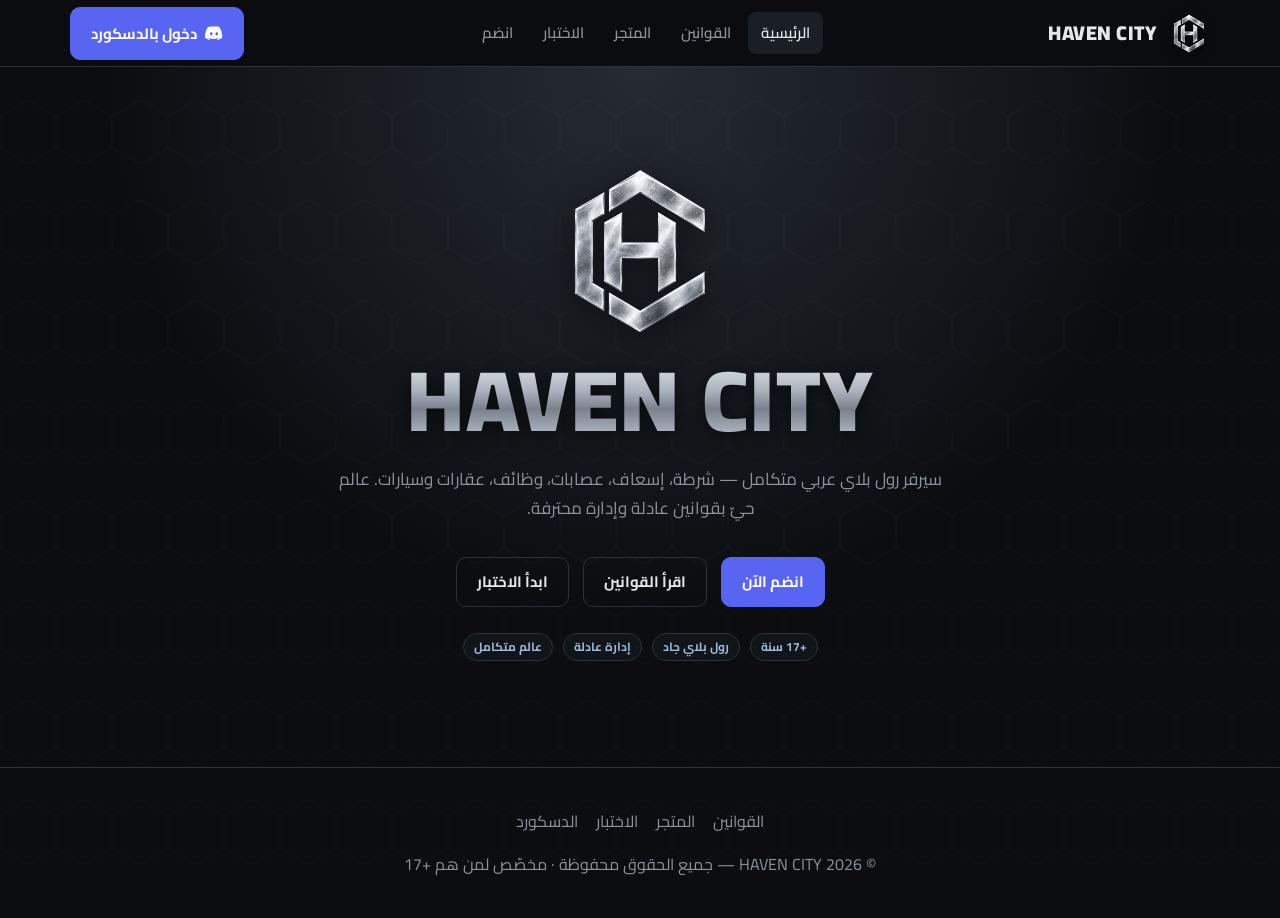
==== index.html @ 37c10f9d "Check quiz role on Discord (admin reset)" ====
<!DOCTYPE html>
<html lang="ar" dir="rtl">
<head>
<meta charset="UTF-8">
<meta name="viewport" content="width=device-width, initial-scale=1.0">
<title>HAVEN CITY — سيرفر هيفن</title>
<link rel="preconnect" href="https://fonts.googleapis.com">
<link rel="preconnect" href="https://fonts.gstatic.com" crossorigin>
<link href="https://fonts.googleapis.com/css2?family=Cairo:wght@400;600;700;900&display=swap" rel="stylesheet">
<link rel="stylesheet" href="style.css?v=8">
<link rel="icon" href="logo.png">
</head>
<body>
<div class="hexbg"></div>
<header><div class="wrap nav">
  <a href="index.html" class="brand"><img src="logo.png" alt="Haven City">HAVEN CITY</a>
  <nav class="navlinks" id="navlinks">
    <a href="index.html" class="active">الرئيسية</a>
    <a href="rules.html">القوانين</a>
    <a href="store.html">المتجر</a>
    <a href="test.html">الاختبار</a>
    <a href="join.html">انضم</a>
  </nav>
  <div class="navauth">
    <div class="userchip" id="userchip"><img id="uavatar" src="" alt=""><span id="uname"></span></div>
    <button class="btn primary" id="loginBtn"><svg width="18" height="18" viewBox="0 0 24 24" fill="currentColor"><path d="M20.3 4.4A19.8 19.8 0 0 0 15.4 3l-.3.5a14 14 0 0 1 4.3 1.4C16.9 3.7 13.6 3.4 12 3.4s-4.9.3-7.4 1.5A14 14 0 0 1 9 3.5L8.6 3A19.8 19.8 0 0 0 3.7 4.4 20.5 20.5 0 0 0 .1 18.3a19.9 19.9 0 0 0 6 3l.8-1.3a13 13 0 0 1-2-1l.5-.4a14.2 14.2 0 0 0 12.2 0l.5.4a13 13 0 0 1-2 1l.8 1.3a19.9 19.9 0 0 0 6-3 20.5 20.5 0 0 0-3.6-13.9ZM8.3 15c-1 0-1.8-.9-1.8-2s.8-2 1.8-2 1.8.9 1.8 2-.8 2-1.8 2Zm7.4 0c-1 0-1.8-.9-1.8-2s.8-2 1.8-2 1.8.9 1.8 2-.8 2-1.8 2Z"/></svg>دخول بالدسكورد</button>
    <button class="menubtn" id="menubtn">☰</button>
  </div>
</div></header>

<main>
<section class="hero">
  <div class="wrap">
    <img class="herologo" src="logo.png" alt="Haven City">
    <h1>HAVEN CITY</h1>
    <p class="lead">سيرفر رول بلاي عربي متكامل — شرطة، إسعاف، عصابات، وظائف، عقارات وسيارات. عالم حيّ بقوانين عادلة وإدارة محترفة.</p>
    <div class="cta">
      <a class="btn primary" href="join.html">انضم الآن</a>
      <a class="btn ghost" href="rules.html">اقرأ القوانين</a>
      <a class="btn ghost" href="test.html">ابدأ الاختبار</a>
    </div>
    <div class="badges">
      <span class="tag">+17 سنة</span>
      <span class="tag">رول بلاي جاد</span>
      <span class="tag">إدارة عادلة</span>
      <span class="tag">عالم متكامل</span>
    </div>
  </div>
</section>
</main>

<footer><div class="wrap">
  <div class="fl"><a href="rules.html">القوانين</a><a href="store.html">المتجر</a><a href="test.html">الاختبار</a><a href="#" data-discord target="_blank" rel="noopener">الدسكورد</a></div>
  <div>© <span id="yr"></span> HAVEN CITY — جميع الحقوق محفوظة · مخصّص لمن هم +17</div>
</div></footer>
<script src="app.js?v=8"></script>
</body>
</html>
---- style.css ----
:root{
  --ink:#0b0d10; --panel:#12161a; --panel2:#1a1f25; --line:#2b3239;
  --text:#e4e8ec; --muted:#8b939c; --accent:#9fb8d6; --accent2:#c9d6e6;
  --red:#e0362c; --ok:#3fb27f; --warn:#d9a441;
  --metal:linear-gradient(180deg,#e9edf2 0%,#aab3bd 40%,#79828c 60%,#c3ccd6 100%);
}
*{box-sizing:border-box;margin:0;padding:0}
html{scroll-behavior:smooth}
body{font-family:'Cairo','Segoe UI',Tahoma,sans-serif;background:var(--ink);color:var(--text);line-height:1.7;overflow-x:hidden;min-height:100vh;display:flex;flex-direction:column}
.hexbg{position:fixed;inset:0;z-index:0;opacity:.05;pointer-events:none;
  background-image:url("data:image/svg+xml,%3Csvg xmlns='http://www.w3.org/2000/svg' width='56' height='100' viewBox='0 0 56 100'%3E%3Cpath d='M28 0l28 16v32L28 64 0 48V16z' fill='none' stroke='%239fb8d6' stroke-width='1'/%3E%3C/svg%3E");}
a{color:inherit;text-decoration:none}
.wrap{max-width:1180px;margin:0 auto;padding:0 20px;position:relative;z-index:1;width:100%}
main{flex:1 0 auto}
.btn{display:inline-flex;align-items:center;gap:8px;border:1px solid var(--line);background:var(--panel2);color:var(--text);padding:11px 20px;border-radius:10px;cursor:pointer;font-family:inherit;font-weight:700;font-size:15px;transition:.2s;white-space:nowrap}
.btn:hover{border-color:var(--accent);background:#20262d}
.btn.primary{background:#5865F2;border-color:#5865F2;color:#fff}
.btn.primary:hover{background:#4a56d6}
.btn.ghost{background:transparent}
.btn.red{background:var(--red);border-color:var(--red);color:#fff}
.btn.red:hover{filter:brightness(1.1)}
.tag{display:inline-block;font-size:12px;font-weight:700;padding:3px 10px;border-radius:999px;border:1px solid var(--line);color:var(--accent);background:#10151a}

header{position:sticky;top:0;z-index:50;background:rgba(11,13,16,.92);border-bottom:1px solid var(--line);backdrop-filter:none}
.nav{display:flex;align-items:center;justify-content:space-between;height:66px;gap:16px}
.brand{display:flex;align-items:center;gap:12px;font-weight:900;font-size:20px;letter-spacing:.5px}
.brand img{width:42px;height:42px;object-fit:contain;filter:drop-shadow(0 2px 6px rgba(0,0,0,.6))}
.navlinks{display:flex;gap:4px;align-items:center}
.navlinks a{padding:8px 13px;border-radius:8px;color:var(--muted);font-weight:600;font-size:15px;transition:.2s}
.navlinks a:hover{color:var(--text);background:var(--panel2)}
.navlinks a.active{color:var(--text);background:var(--panel2)}
.navauth{display:flex;align-items:center;gap:10px}
.userchip{display:none;align-items:center;gap:9px;background:var(--panel2);border:1px solid var(--line);padding:5px 12px 5px 6px;border-radius:999px;font-weight:700;font-size:14px;cursor:pointer}
.userchip img{width:30px;height:30px;border-radius:50%}
.menubtn{display:none;background:none;border:1px solid var(--line);color:var(--text);padding:8px 11px;border-radius:8px;cursor:pointer;font-size:16px}

.hero{position:relative;padding:92px 0 76px;text-align:center;overflow:hidden}
.hero:before{content:"";position:absolute;inset:0;background:radial-gradient(circle at 50% 0,rgba(159,184,214,.18),transparent 60%)}
.herologo{width:clamp(120px,22vw,180px);height:auto;margin:0 auto 16px;display:block;filter:drop-shadow(0 6px 18px rgba(0,0,0,.6))}
.hero h1{font-size:clamp(42px,8vw,86px);font-weight:900;letter-spacing:2px;line-height:1.05;background:var(--metal);-webkit-background-clip:text;background-clip:text;color:transparent;filter:drop-shadow(0 2px 10px rgba(0,0,0,.6))}
.hero p.lead{color:var(--muted);max-width:620px;margin:20px auto 0;font-size:17px}
.hero .cta{display:flex;gap:14px;justify-content:center;flex-wrap:wrap;margin-top:34px}
.badges{display:flex;gap:10px;justify-content:center;flex-wrap:wrap;margin-top:26px}

.page{padding:54px 0 70px}
.phead{text-align:center;margin-bottom:40px}
.phead .k{color:var(--accent);font-weight:700;letter-spacing:3px;font-size:13px}
.phead h1,.phead h2{font-size:clamp(28px,5vw,42px);font-weight:900;margin-top:6px}
.phead p{color:var(--muted);margin-top:10px;max-width:640px;margin-inline:auto}

.notice{background:#141a16;border:1px solid #244a33;color:#bfe6cf;border-radius:12px;padding:14px 18px;margin:0 auto 26px;max-width:860px;font-size:14px;text-align:center}

.rulegrid{display:flex;flex-direction:column;gap:12px;max-width:900px;margin:0 auto}
.rule{background:var(--panel);border:1px solid var(--line);border-radius:14px;overflow:hidden}
.rule summary{list-style:none;cursor:pointer;padding:16px 18px;display:flex;align-items:center;gap:12px;font-weight:700;font-size:16px;user-select:none}
.rule summary::-webkit-details-marker{display:none}
.rule summary .num{width:30px;height:30px;flex:0 0 auto;border-radius:8px;background:var(--panel2);border:1px solid var(--line);display:grid;place-items:center;color:var(--accent);font-size:13px}
.rule summary .chev{margin-inline-start:auto;color:var(--muted);transition:.2s}
.rule[open] summary .chev{transform:rotate(180deg)}
.rule .body{padding:4px 18px 18px;border-top:1px solid var(--line);color:#cdd4db}
.rule .body ul{margin:10px 18px 0;display:flex;flex-direction:column;gap:7px}
.rule .body li{font-size:14.5px}
.rule .body li::marker{color:var(--accent)}

.comingsoon{max-width:620px;margin:10px auto;text-align:center;background:var(--panel);border:1px solid var(--line);border-radius:20px;padding:54px 30px}
.comingsoon .big{font-size:60px;margin-bottom:10px}
.comingsoon h2{font-size:30px;font-weight:900;margin-bottom:10px}
.comingsoon p{color:var(--muted);max-width:420px;margin:0 auto 22px}

.quizbox{max-width:760px;margin:0 auto;background:var(--panel);border:1px solid var(--line);border-radius:18px;padding:28px}
.qprog{height:7px;background:var(--panel2);border-radius:999px;overflow:hidden;margin-bottom:22px}
.qprog>span{display:block;height:100%;background:var(--accent);width:0;transition:.3s}
.qnum{color:var(--accent);font-weight:700;font-size:13px;letter-spacing:2px}
.qtext{font-size:20px;font-weight:800;margin:8px 0 20px}
.opts{display:flex;flex-direction:column;gap:10px}
.opt{text-align:start;padding:14px 16px;border-radius:12px;border:1px solid var(--line);background:var(--panel2);cursor:pointer;font-family:inherit;font-size:15.5px;font-weight:600;color:var(--text);transition:.15s;display:flex;gap:10px;align-items:center}
.opt:hover{border-color:var(--accent)}
.opt.sel{border-color:var(--accent);background:#20303f}
.opt .mk{width:24px;height:24px;flex:0 0 auto;border:1px solid var(--line);border-radius:50%;display:grid;place-items:center;font-size:13px}
.qfoot{display:flex;justify-content:space-between;align-items:center;margin-top:22px;gap:12px;flex-wrap:wrap}
.result{text-align:center}
.scorebar{width:170px;height:170px;margin:10px auto;border-radius:50%;display:grid;place-items:center;background:conic-gradient(var(--accent) var(--p,0%),var(--panel2) 0)}
.scorebar .in{width:138px;height:138px;border-radius:50%;background:var(--panel);display:grid;place-items:center}
.result .big{font-size:52px;font-weight:900;line-height:1}

.gate{max-width:560px;margin:0 auto;text-align:center;background:var(--panel);border:1px solid var(--line);border-radius:18px;padding:44px 28px}
.gate .big{font-size:52px;margin-bottom:8px}

footer{flex-shrink:0;border-top:1px solid var(--line);padding:40px 0;margin-top:30px;text-align:center;color:var(--muted);position:relative;z-index:1}
footer .fl{display:flex;gap:18px;justify-content:center;flex-wrap:wrap;margin-bottom:16px}
footer a:hover{color:var(--accent)}

@media(max-width:820px){
  .navlinks{display:none;position:absolute;top:66px;inset-inline:0;background:var(--ink);flex-direction:column;border-bottom:1px solid var(--line);padding:10px}
  .navlinks.open{display:flex}
  .navlinks a{padding:12px}
  .menubtn{display:block}
}
/* whitelist form */
.fwrap{display:flex;flex-direction:column;gap:8px;margin:18px 0 6px}
.flabel{font-size:13.5px;color:var(--muted);font-weight:700;margin-top:6px}
.finput{width:100%;background:var(--panel2);border:1px solid var(--line);border-radius:10px;color:inherit;font:inherit;font-size:15px;padding:12px 14px;outline:none;transition:border-color .15s}
.finput:focus{border-color:var(--accent)}
.farea{min-height:170px;resize:vertical;line-height:1.7}
input[type=date].finput{color-scheme:dark}
.fcount{font-size:12px;text-align:left;direction:ltr}
.fage{font-size:18px;font-weight:800;padding:6px 2px}
.ferr{color:var(--warn);font-size:13.5px;min-height:20px;margin:4px 0}
.btn[disabled]{opacity:.4;pointer-events:none}
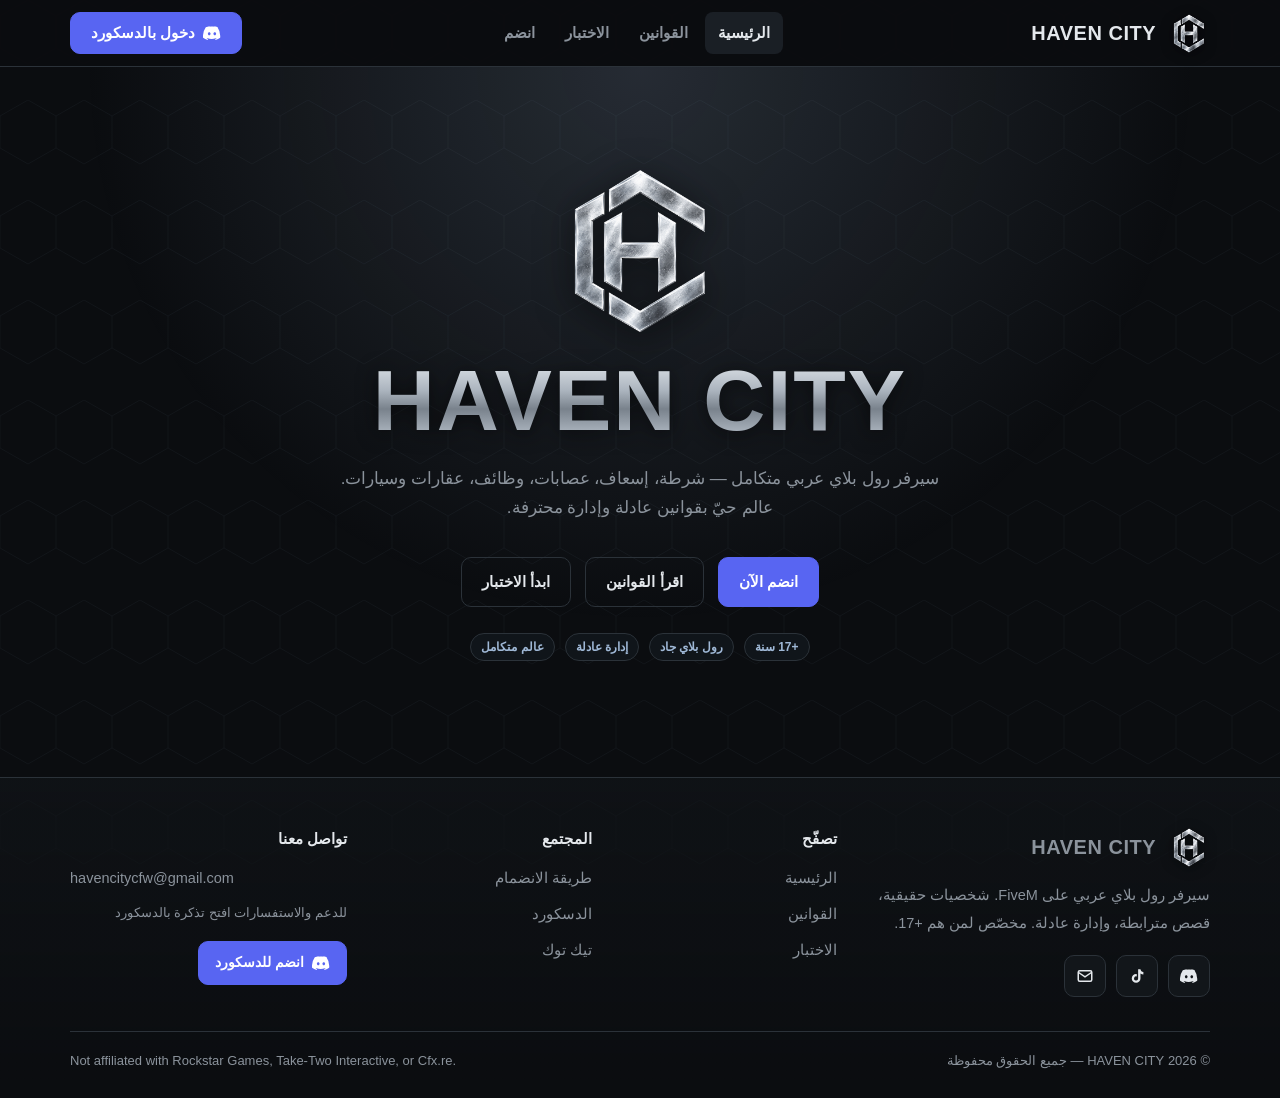
==== commit 9bbdc510: "v12: security hardening, role gates, store prices, new footer" ====
--- a/index.html
+++ b/index.html
@@ -3,28 +3,25 @@
 <head>
 <meta charset="UTF-8">
 <meta name="viewport" content="width=device-width, initial-scale=1.0">
+<meta http-equiv="Content-Security-Policy" content="default-src 'self'; script-src 'self'; style-src 'self' 'unsafe-inline' https://fonts.googleapis.com; font-src https://fonts.gstatic.com; img-src 'self' data: https://cdn.discordapp.com; connect-src https://discord.com; frame-src 'none'; object-src 'none'; base-uri 'none'; form-action 'none'; upgrade-insecure-requests">
+<meta name="referrer" content="strict-origin-when-cross-origin">
+<meta name="description" content="هيفن سيتي — سيرفر رول بلاي عربي على FiveM. +17">
 <title>HAVEN CITY — سيرفر هيفن</title>
 <link rel="preconnect" href="https://fonts.googleapis.com">
 <link rel="preconnect" href="https://fonts.gstatic.com" crossorigin>
 <link href="https://fonts.googleapis.com/css2?family=Cairo:wght@400;600;700;900&display=swap" rel="stylesheet">
-<link rel="stylesheet" href="style.css?v=8">
+<link rel="stylesheet" href="style.css?v=12">
 <link rel="icon" href="logo.png">
 </head>
 <body>
 <div class="hexbg"></div>
 <header><div class="wrap nav">
   <a href="index.html" class="brand"><img src="logo.png" alt="Haven City">HAVEN CITY</a>
-  <nav class="navlinks" id="navlinks">
-    <a href="index.html" class="active">الرئيسية</a>
-    <a href="rules.html">القوانين</a>
-    <a href="store.html">المتجر</a>
-    <a href="test.html">الاختبار</a>
-    <a href="join.html">انضم</a>
-  </nav>
+  <nav class="navlinks" id="navlinks"><a href="index.html" class="active">الرئيسية</a><a href="rules.html">القوانين</a><a href="store.html" data-show="active">المتجر</a><a href="test.html" data-hide="active">الاختبار</a><a href="join.html" data-hide="active">انضم</a></nav>
   <div class="navauth">
-    <div class="userchip" id="userchip"><img id="uavatar" src="" alt=""><span id="uname"></span></div>
-    <button class="btn primary" id="loginBtn"><svg width="18" height="18" viewBox="0 0 24 24" fill="currentColor"><path d="M20.3 4.4A19.8 19.8 0 0 0 15.4 3l-.3.5a14 14 0 0 1 4.3 1.4C16.9 3.7 13.6 3.4 12 3.4s-4.9.3-7.4 1.5A14 14 0 0 1 9 3.5L8.6 3A19.8 19.8 0 0 0 3.7 4.4 20.5 20.5 0 0 0 .1 18.3a19.9 19.9 0 0 0 6 3l.8-1.3a13 13 0 0 1-2-1l.5-.4a14.2 14.2 0 0 0 12.2 0l.5.4a13 13 0 0 1-2 1l.8 1.3a19.9 19.9 0 0 0 6-3 20.5 20.5 0 0 0-3.6-13.9ZM8.3 15c-1 0-1.8-.9-1.8-2s.8-2 1.8-2 1.8.9 1.8 2-.8 2-1.8 2Zm7.4 0c-1 0-1.8-.9-1.8-2s.8-2 1.8-2 1.8.9 1.8 2-.8 2-1.8 2Z"/></svg>دخول بالدسكورد</button>
-    <button class="menubtn" id="menubtn">☰</button>
+    <button type="button" class="userchip" id="userchip" title="تسجيل الخروج"><img id="uavatar" src="data:," alt=""><span id="uname"></span></button>
+    <button type="button" class="btn primary" id="loginBtn" data-act="login"><svg width="18" height="18" viewBox="0 0 24 24" fill="currentColor" aria-hidden="true"><path d="M20.3 4.4A19.8 19.8 0 0 0 15.4 3l-.3.5a14 14 0 0 1 4.3 1.4C16.9 3.7 13.6 3.4 12 3.4s-4.9.3-7.4 1.5A14 14 0 0 1 9 3.5L8.6 3A19.8 19.8 0 0 0 3.7 4.4 20.5 20.5 0 0 0 .1 18.3a19.9 19.9 0 0 0 6 3l.8-1.3a13 13 0 0 1-2-1l.5-.4a14.2 14.2 0 0 0 12.2 0l.5.4a13 13 0 0 1-2 1l.8 1.3a19.9 19.9 0 0 0 6-3 20.5 20.5 0 0 0-3.6-13.9ZM8.3 15c-1 0-1.8-.9-1.8-2s.8-2 1.8-2 1.8.9 1.8 2-.8 2-1.8 2Zm7.4 0c-1 0-1.8-.9-1.8-2s.8-2 1.8-2 1.8.9 1.8 2-.8 2-1.8 2Z"/></svg>دخول بالدسكورد</button>
+    <button type="button" class="menubtn" id="menubtn" aria-label="القائمة">☰</button>
   </div>
 </div></header>
 
@@ -35,24 +32,34 @@
     <h1>HAVEN CITY</h1>
     <p class="lead">سيرفر رول بلاي عربي متكامل — شرطة، إسعاف، عصابات، وظائف، عقارات وسيارات. عالم حيّ بقوانين عادلة وإدارة محترفة.</p>
     <div class="cta">
-      <a class="btn primary" href="join.html">انضم الآن</a>
+      <a class="btn primary" href="join.html" data-hide="active">انضم الآن</a>
+      <a class="btn primary" href="store.html" data-show="active">المتجر</a>
       <a class="btn ghost" href="rules.html">اقرأ القوانين</a>
-      <a class="btn ghost" href="test.html">ابدأ الاختبار</a>
+      <a class="btn ghost" href="test.html" data-hide="active">ابدأ الاختبار</a>
     </div>
-    <div class="badges">
-      <span class="tag">+17 سنة</span>
-      <span class="tag">رول بلاي جاد</span>
-      <span class="tag">إدارة عادلة</span>
-      <span class="tag">عالم متكامل</span>
-    </div>
+    <div class="badges"><span class="tag">+17 سنة</span><span class="tag">رول بلاي جاد</span><span class="tag">إدارة عادلة</span><span class="tag">عالم متكامل</span></div>
   </div>
 </section>
 </main>
 
-<footer><div class="wrap">
-  <div class="fl"><a href="rules.html">القوانين</a><a href="store.html">المتجر</a><a href="test.html">الاختبار</a><a href="#" data-discord target="_blank" rel="noopener">الدسكورد</a></div>
-  <div>© <span id="yr"></span> HAVEN CITY — جميع الحقوق محفوظة · مخصّص لمن هم +17</div>
+<footer class="sitefoot"><div class="wrap">
+  <div class="fgrid">
+    <div class="fbrand">
+      <a href="index.html" class="brand"><img src="logo.png" alt="">HAVEN CITY</a>
+      <p>سيرفر رول بلاي عربي على FiveM. شخصيات حقيقية، قصص مترابطة، وإدارة عادلة. مخصّص لمن هم +17.</p>
+      <div class="social">
+        <a href="#" data-discord target="_blank" rel="noopener noreferrer" aria-label="Discord"><svg width="18" height="18" viewBox="0 0 24 24" fill="currentColor" aria-hidden="true"><path d="M20.3 4.4A19.8 19.8 0 0 0 15.4 3l-.3.5a14 14 0 0 1 4.3 1.4C16.9 3.7 13.6 3.4 12 3.4s-4.9.3-7.4 1.5A14 14 0 0 1 9 3.5L8.6 3A19.8 19.8 0 0 0 3.7 4.4 20.5 20.5 0 0 0 .1 18.3a19.9 19.9 0 0 0 6 3l.8-1.3a13 13 0 0 1-2-1l.5-.4a14.2 14.2 0 0 0 12.2 0l.5.4a13 13 0 0 1-2 1l.8 1.3a19.9 19.9 0 0 0 6-3 20.5 20.5 0 0 0-3.6-13.9ZM8.3 15c-1 0-1.8-.9-1.8-2s.8-2 1.8-2 1.8.9 1.8 2-.8 2-1.8 2Zm7.4 0c-1 0-1.8-.9-1.8-2s.8-2 1.8-2 1.8.9 1.8 2-.8 2-1.8 2Z"/></svg></a>
+        <a href="https://www.tiktok.com/@havencfw" target="_blank" rel="noopener noreferrer" aria-label="TikTok"><svg width="18" height="18" viewBox="0 0 24 24" fill="currentColor" aria-hidden="true"><path d="M16.6 3c.4 2.1 1.7 3.6 3.9 3.8v3.1a7.4 7.4 0 0 1-3.9-1.2v6.5a5.8 5.8 0 1 1-5.8-5.8c.3 0 .6 0 .9.1v3.2a2.7 2.7 0 1 0 1.8 2.5V3h3.1Z"/></svg></a>
+        <a href="mailto:havencitycfw@gmail.com" aria-label="Email"><svg width="18" height="18" viewBox="0 0 24 24" fill="none" stroke="currentColor" stroke-width="2" aria-hidden="true"><rect x="3" y="5" width="18" height="14" rx="2"/><path d="m3 7 9 6 9-6"/></svg></a>
+      </div>
+    </div>
+    <div class="fcol"><h4>تصفّح</h4><a href="index.html">الرئيسية</a><a href="rules.html">القوانين</a><a href="store.html" data-show="active">المتجر</a><a href="test.html" data-hide="active">الاختبار</a></div>
+    <div class="fcol"><h4>المجتمع</h4><a href="join.html">طريقة الانضمام</a><a href="#" data-discord target="_blank" rel="noopener noreferrer">الدسكورد</a><a href="https://www.tiktok.com/@havencfw" target="_blank" rel="noopener noreferrer">تيك توك</a></div>
+    <div class="fcol"><h4>تواصل معنا</h4><a href="mailto:havencitycfw@gmail.com" class="ltr">havencitycfw@gmail.com</a><span class="muted">للدعم والاستفسارات افتح تذكرة بالدسكورد</span>
+      <a class="btn primary sm" href="#" data-discord target="_blank" rel="noopener noreferrer"><svg width="18" height="18" viewBox="0 0 24 24" fill="currentColor" aria-hidden="true"><path d="M20.3 4.4A19.8 19.8 0 0 0 15.4 3l-.3.5a14 14 0 0 1 4.3 1.4C16.9 3.7 13.6 3.4 12 3.4s-4.9.3-7.4 1.5A14 14 0 0 1 9 3.5L8.6 3A19.8 19.8 0 0 0 3.7 4.4 20.5 20.5 0 0 0 .1 18.3a19.9 19.9 0 0 0 6 3l.8-1.3a13 13 0 0 1-2-1l.5-.4a14.2 14.2 0 0 0 12.2 0l.5.4a13 13 0 0 1-2 1l.8 1.3a19.9 19.9 0 0 0 6-3 20.5 20.5 0 0 0-3.6-13.9ZM8.3 15c-1 0-1.8-.9-1.8-2s.8-2 1.8-2 1.8.9 1.8 2-.8 2-1.8 2Zm7.4 0c-1 0-1.8-.9-1.8-2s.8-2 1.8-2 1.8.9 1.8 2-.8 2-1.8 2Z"/></svg>انضم للدسكورد</a></div>
+  </div>
+  <div class="fbottom"><span>© <span id="yr"></span> HAVEN CITY — جميع الحقوق محفوظة</span><span class="ltr">Not affiliated with Rockstar Games, Take-Two Interactive, or Cfx.re.</span></div>
 </div></footer>
-<script src="app.js?v=8"></script>
+<script src="app.js?v=12"></script>
 </body>
 </html>
--- a/style.css
+++ b/style.css
@@ -30,7 +30,7 @@
 .navlinks a:hover{color:var(--text);background:var(--panel2)}
 .navlinks a.active{color:var(--text);background:var(--panel2)}
 .navauth{display:flex;align-items:center;gap:10px}
-.userchip{display:none;align-items:center;gap:9px;background:var(--panel2);border:1px solid var(--line);padding:5px 12px 5px 6px;border-radius:999px;font-weight:700;font-size:14px;cursor:pointer}
+.userchip{display:none;color:inherit;font-family:inherit;align-items:center;gap:9px;background:var(--panel2);border:1px solid var(--line);padding:5px 12px 5px 6px;border-radius:999px;font-weight:700;font-size:14px;cursor:pointer}
 .userchip img{width:30px;height:30px;border-radius:50%}
 .menubtn{display:none;background:none;border:1px solid var(--line);color:var(--text);padding:8px 11px;border-radius:8px;cursor:pointer;font-size:16px}
 
@@ -86,9 +86,7 @@
 .gate{max-width:560px;margin:0 auto;text-align:center;background:var(--panel);border:1px solid var(--line);border-radius:18px;padding:44px 28px}
 .gate .big{font-size:52px;margin-bottom:8px}
 
-footer{flex-shrink:0;border-top:1px solid var(--line);padding:40px 0;margin-top:30px;text-align:center;color:var(--muted);position:relative;z-index:1}
-footer .fl{display:flex;gap:18px;justify-content:center;flex-wrap:wrap;margin-bottom:16px}
-footer a:hover{color:var(--accent)}
+
 
 @media(max-width:820px){
   .navlinks{display:none;position:absolute;top:66px;inset-inline:0;background:var(--ink);flex-direction:column;border-bottom:1px solid var(--line);padding:10px}
@@ -107,3 +105,55 @@
 .fage{font-size:18px;font-weight:800;padding:6px 2px}
 .ferr{color:var(--warn);font-size:13.5px;min-height:20px;margin:4px 0}
 .btn[disabled]{opacity:.4;pointer-events:none}
+
+/* gates: hidden until we know the member's status */
+[data-show="active"]{display:none!important}
+body.is-active [data-show="active"]{display:revert!important}
+body.is-active [data-hide="active"]{display:none!important}
+.btn[data-show="active"]{}
+body.is-active .btn[data-show="active"]{display:inline-flex!important}
+.gate h2{font-size:24px;font-weight:900;margin-bottom:8px}
+.gate p{color:var(--muted);margin-bottom:20px}
+.cta.center{display:flex;gap:12px;justify-content:center;flex-wrap:wrap;margin-top:26px}
+.muted{color:var(--muted)}
+.ltr{direction:ltr;unicode-bidi:isolate}
+.btn.sm{padding:9px 16px;font-size:14px;align-self:flex-start;margin-top:6px}
+
+/* join steps */
+.steps{display:grid;grid-template-columns:repeat(auto-fill,minmax(240px,1fr));gap:16px;max-width:1000px;margin:0 auto}
+.step{background:var(--panel);border:1px solid var(--line);border-radius:16px;padding:22px 20px;transition:border-color .2s,transform .2s}
+.step:hover{border-color:var(--accent);transform:translateY(-3px)}
+.step .n{width:40px;height:40px;border-radius:12px;display:grid;place-items:center;font-weight:900;font-size:18px;color:var(--ink);background:var(--metal);margin-bottom:12px}
+.step h3{font-size:18px;font-weight:800;margin-bottom:6px}
+.step p{color:var(--muted);font-size:14.5px}
+
+/* store */
+.stnote{background:var(--panel);border:1px solid var(--line);border-radius:12px;padding:14px 18px;margin:0 0 22px;color:var(--muted);line-height:1.9}
+.stnote b{color:var(--text)}
+.sthead{margin:30px 0 14px;font-size:20px;font-weight:800}
+.stgrid{display:grid;grid-template-columns:repeat(auto-fill,minmax(250px,1fr));gap:18px}
+.stcard{background:var(--panel);border:1px solid var(--line);border-radius:14px;overflow:hidden;display:flex;flex-direction:column;transition:border-color .2s,transform .2s}
+.stcard:hover{border-color:var(--accent);transform:translateY(-3px)}
+.stcard img{width:100%;aspect-ratio:16/10;object-fit:cover;display:block;background:var(--ink)}
+.stcard .b{padding:14px 16px;display:flex;flex-direction:column;gap:8px;flex:1}
+.sttop{display:flex;justify-content:space-between;align-items:center;gap:10px}
+.stcard h3{font-size:18px}
+.price{font-weight:900;font-size:17px;color:var(--ink);background:var(--metal);padding:2px 12px;border-radius:999px;direction:ltr;white-space:nowrap}
+.stcard ul{list-style:none;color:var(--muted);font-size:14px;line-height:1.8}
+.stcard .btn{margin-top:auto;justify-content:center}
+.stcard .btn[aria-disabled]{opacity:.5;cursor:default}
+
+/* footer (multi-column) */
+.sitefoot{flex-shrink:0;border-top:1px solid var(--line);margin-top:40px;position:relative;z-index:1;background:linear-gradient(180deg,rgba(18,22,26,.6),var(--ink));color:var(--muted)}
+.fgrid{display:grid;grid-template-columns:1.6fr 1fr 1fr 1.3fr;gap:32px;padding:48px 0 34px}
+.fbrand p{margin:14px 0 18px;max-width:340px;font-size:14.5px;line-height:1.9}
+.social{display:flex;gap:10px}
+.social a{width:42px;height:42px;display:grid;place-items:center;border:1px solid var(--line);border-radius:10px;background:var(--panel);color:var(--text);transition:.2s}
+.social a:hover{border-color:var(--accent);color:var(--accent);transform:translateY(-2px)}
+.fcol{display:flex;flex-direction:column;gap:11px;font-size:14.5px}
+.fcol h4{color:var(--text);font-size:15px;font-weight:800;margin-bottom:4px}
+.fcol a:hover{color:var(--accent)}
+.fcol .muted{font-size:13px}
+.fbottom{border-top:1px solid var(--line);padding:18px 0 26px;display:flex;justify-content:space-between;gap:12px;flex-wrap:wrap;font-size:13px}
+@media(max-width:820px){.fgrid{grid-template-columns:1fr 1fr}.fbrand{grid-column:1/-1}}
+@media(max-width:480px){.fgrid{grid-template-columns:1fr}.fbottom{justify-content:center;text-align:center}}
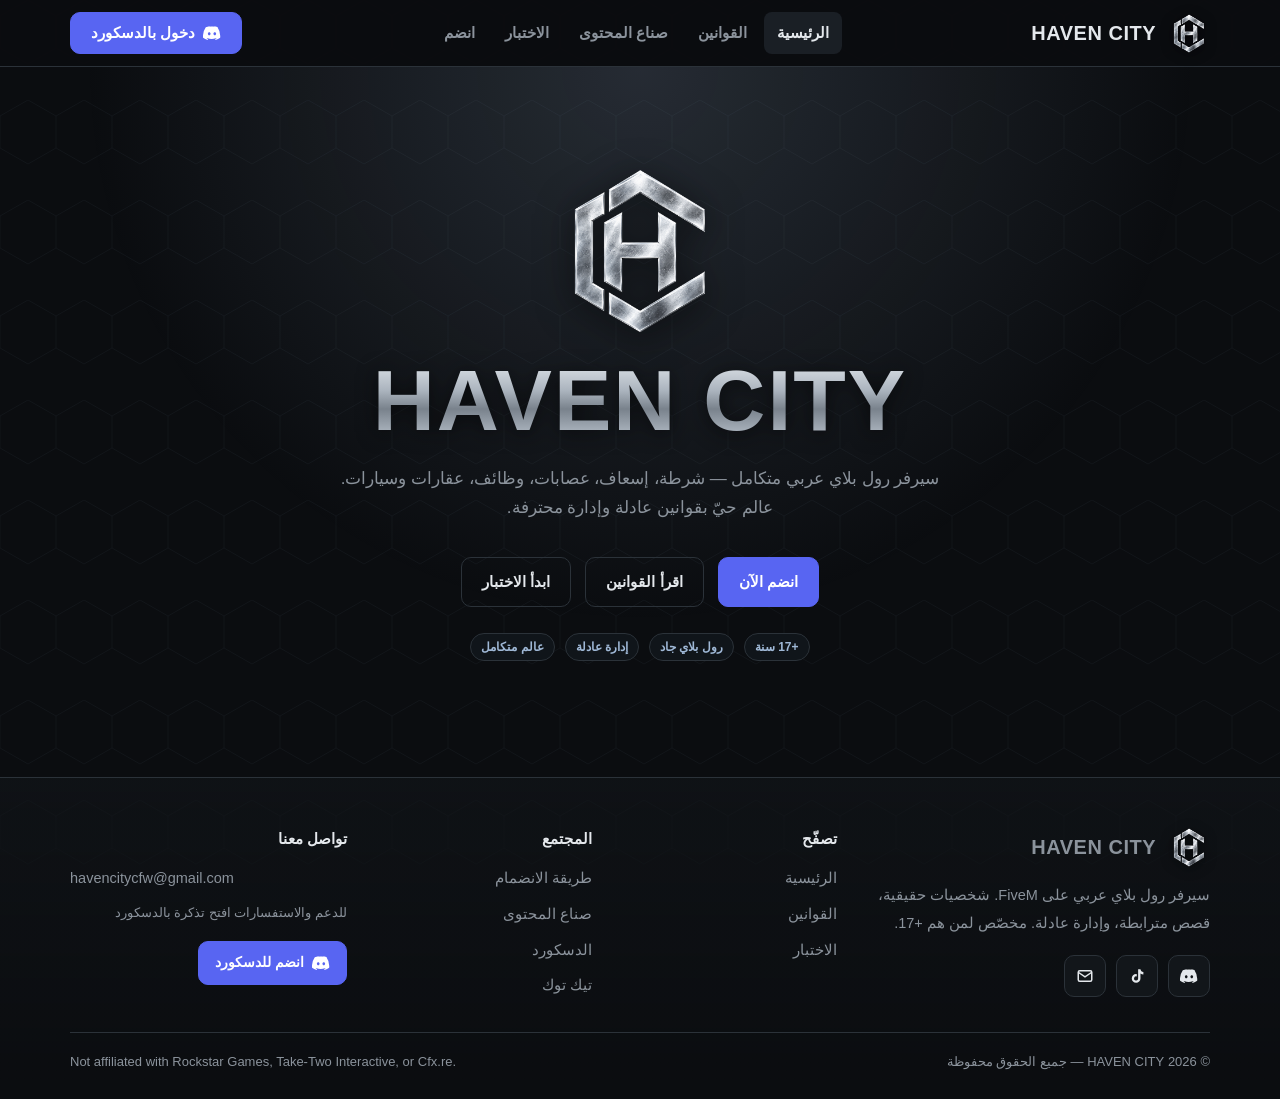
==== commit f1f85034: "v14: creators page + quiz via Cloudflare Worker" ====
--- a/index.html
+++ b/index.html
@@ -3,21 +3,21 @@
 <head>
 <meta charset="UTF-8">
 <meta name="viewport" content="width=device-width, initial-scale=1.0">
-<meta http-equiv="Content-Security-Policy" content="default-src 'self'; script-src 'self'; style-src 'self' 'unsafe-inline' https://fonts.googleapis.com; font-src https://fonts.gstatic.com; img-src 'self' data: https://cdn.discordapp.com; connect-src https://discord.com; frame-src 'none'; object-src 'none'; base-uri 'none'; form-action 'none'; upgrade-insecure-requests">
+<meta http-equiv="Content-Security-Policy" content="default-src 'self'; script-src 'self'; style-src 'self' 'unsafe-inline' https://fonts.googleapis.com; font-src https://fonts.gstatic.com; img-src 'self' data: https://cdn.discordapp.com https://*.kick.com; connect-src 'self' https://discord.com https://haven-api.havencitycfw.workers.dev; frame-src 'none'; object-src 'none'; base-uri 'none'; form-action 'none'; upgrade-insecure-requests">
 <meta name="referrer" content="strict-origin-when-cross-origin">
 <meta name="description" content="هيفن سيتي — سيرفر رول بلاي عربي على FiveM. +17">
 <title>HAVEN CITY — سيرفر هيفن</title>
 <link rel="preconnect" href="https://fonts.googleapis.com">
 <link rel="preconnect" href="https://fonts.gstatic.com" crossorigin>
 <link href="https://fonts.googleapis.com/css2?family=Cairo:wght@400;600;700;900&display=swap" rel="stylesheet">
-<link rel="stylesheet" href="style.css?v=12">
+<link rel="stylesheet" href="style.css?v=14">
 <link rel="icon" href="logo.png">
 </head>
 <body>
 <div class="hexbg"></div>
 <header><div class="wrap nav">
   <a href="index.html" class="brand"><img src="logo.png" alt="Haven City">HAVEN CITY</a>
-  <nav class="navlinks" id="navlinks"><a href="index.html" class="active">الرئيسية</a><a href="rules.html">القوانين</a><a href="store.html" data-show="active">المتجر</a><a href="test.html" data-hide="active">الاختبار</a><a href="join.html" data-hide="active">انضم</a></nav>
+  <nav class="navlinks" id="navlinks"><a href="index.html" class="active">الرئيسية</a><a href="rules.html">القوانين</a><a href="store.html" data-show="active">المتجر</a><a href="creators.html">صناع المحتوى</a><a href="test.html" data-hide="active">الاختبار</a><a href="join.html" data-hide="active">انضم</a></nav>
   <div class="navauth">
     <button type="button" class="userchip" id="userchip" title="تسجيل الخروج"><img id="uavatar" src="data:," alt=""><span id="uname"></span></button>
     <button type="button" class="btn primary" id="loginBtn" data-act="login"><svg width="18" height="18" viewBox="0 0 24 24" fill="currentColor" aria-hidden="true"><path d="M20.3 4.4A19.8 19.8 0 0 0 15.4 3l-.3.5a14 14 0 0 1 4.3 1.4C16.9 3.7 13.6 3.4 12 3.4s-4.9.3-7.4 1.5A14 14 0 0 1 9 3.5L8.6 3A19.8 19.8 0 0 0 3.7 4.4 20.5 20.5 0 0 0 .1 18.3a19.9 19.9 0 0 0 6 3l.8-1.3a13 13 0 0 1-2-1l.5-.4a14.2 14.2 0 0 0 12.2 0l.5.4a13 13 0 0 1-2 1l.8 1.3a19.9 19.9 0 0 0 6-3 20.5 20.5 0 0 0-3.6-13.9ZM8.3 15c-1 0-1.8-.9-1.8-2s.8-2 1.8-2 1.8.9 1.8 2-.8 2-1.8 2Zm7.4 0c-1 0-1.8-.9-1.8-2s.8-2 1.8-2 1.8.9 1.8 2-.8 2-1.8 2Z"/></svg>دخول بالدسكورد</button>
@@ -54,12 +54,12 @@
       </div>
     </div>
     <div class="fcol"><h4>تصفّح</h4><a href="index.html">الرئيسية</a><a href="rules.html">القوانين</a><a href="store.html" data-show="active">المتجر</a><a href="test.html" data-hide="active">الاختبار</a></div>
-    <div class="fcol"><h4>المجتمع</h4><a href="join.html">طريقة الانضمام</a><a href="#" data-discord target="_blank" rel="noopener noreferrer">الدسكورد</a><a href="https://www.tiktok.com/@havencfw" target="_blank" rel="noopener noreferrer">تيك توك</a></div>
+    <div class="fcol"><h4>المجتمع</h4><a href="join.html">طريقة الانضمام</a><a href="creators.html">صناع المحتوى</a><a href="#" data-discord target="_blank" rel="noopener noreferrer">الدسكورد</a><a href="https://www.tiktok.com/@havencfw" target="_blank" rel="noopener noreferrer">تيك توك</a></div>
     <div class="fcol"><h4>تواصل معنا</h4><a href="mailto:havencitycfw@gmail.com" class="ltr">havencitycfw@gmail.com</a><span class="muted">للدعم والاستفسارات افتح تذكرة بالدسكورد</span>
       <a class="btn primary sm" href="#" data-discord target="_blank" rel="noopener noreferrer"><svg width="18" height="18" viewBox="0 0 24 24" fill="currentColor" aria-hidden="true"><path d="M20.3 4.4A19.8 19.8 0 0 0 15.4 3l-.3.5a14 14 0 0 1 4.3 1.4C16.9 3.7 13.6 3.4 12 3.4s-4.9.3-7.4 1.5A14 14 0 0 1 9 3.5L8.6 3A19.8 19.8 0 0 0 3.7 4.4 20.5 20.5 0 0 0 .1 18.3a19.9 19.9 0 0 0 6 3l.8-1.3a13 13 0 0 1-2-1l.5-.4a14.2 14.2 0 0 0 12.2 0l.5.4a13 13 0 0 1-2 1l.8 1.3a19.9 19.9 0 0 0 6-3 20.5 20.5 0 0 0-3.6-13.9ZM8.3 15c-1 0-1.8-.9-1.8-2s.8-2 1.8-2 1.8.9 1.8 2-.8 2-1.8 2Zm7.4 0c-1 0-1.8-.9-1.8-2s.8-2 1.8-2 1.8.9 1.8 2-.8 2-1.8 2Z"/></svg>انضم للدسكورد</a></div>
   </div>
   <div class="fbottom"><span>© <span id="yr"></span> HAVEN CITY — جميع الحقوق محفوظة</span><span class="ltr">Not affiliated with Rockstar Games, Take-Two Interactive, or Cfx.re.</span></div>
 </div></footer>
-<script src="app.js?v=12"></script>
+<script src="app.js?v=14"></script>
 </body>
 </html>
--- a/style.css
+++ b/style.css
@@ -157,3 +157,30 @@
 .fbottom{border-top:1px solid var(--line);padding:18px 0 26px;display:flex;justify-content:space-between;gap:12px;flex-wrap:wrap;font-size:13px}
 @media(max-width:820px){.fgrid{grid-template-columns:1fr 1fr}.fbrand{grid-column:1/-1}}
 @media(max-width:480px){.fgrid{grid-template-columns:1fr}.fbottom{justify-content:center;text-align:center}}
+.quizbox .gate{border:0;background:none;padding:14px 6px}
+/* creators */
+.crhead{display:flex;align-items:center;justify-content:space-between;gap:12px;margin:34px 0 14px}
+.crhead h2{font-size:20px;margin:0;display:flex;align-items:center;gap:10px}
+.dot{width:10px;height:10px;border-radius:50%;background:#e5484d;box-shadow:0 0 0 4px #e5484d33;animation:pulse 1.6s infinite}
+@keyframes pulse{50%{box-shadow:0 0 0 8px #e5484d00}}
+.livegrid{display:grid;grid-template-columns:repeat(auto-fill,minmax(300px,1fr));gap:16px}
+.livecard{display:block;background:var(--panel);border:1px solid var(--line);border-radius:14px;overflow:hidden;color:inherit;text-decoration:none;transition:.2s}
+.livecard:hover{border-color:#53fc18;transform:translateY(-3px)}
+.thumb{position:relative;aspect-ratio:16/9;background:#0b0e11}
+.thumb img{width:100%;height:100%;object-fit:cover;display:block}
+.thumb .lv{position:absolute;top:10px;right:10px;background:#e5484d;color:#fff;font-size:11px;font-weight:800;padding:3px 8px;border-radius:6px}
+.thumb .vw{position:absolute;bottom:10px;left:10px;background:#000a;color:#fff;font-size:12px;padding:3px 8px;border-radius:6px;direction:ltr}
+.lmeta{display:flex;gap:10px;padding:12px;align-items:center}
+.lt{font-weight:700;font-size:14px;overflow:hidden;text-overflow:ellipsis;white-space:nowrap;max-width:230px}
+.ln{color:var(--muted);font-size:13px}
+.av{width:42px;height:42px;flex:0 0 auto;border-radius:50%;overflow:hidden;background:var(--panel2);border:2px solid var(--line);display:grid;place-items:center;font-weight:800;color:var(--accent)}
+.av img{width:100%;height:100%;object-fit:cover}
+.crgrid{display:grid;grid-template-columns:repeat(auto-fill,minmax(180px,1fr));gap:14px}
+.crcard{position:relative;display:flex;flex-direction:column;align-items:center;gap:6px;padding:20px 12px;background:var(--panel);border:1px solid var(--line);border-radius:14px;color:inherit;text-decoration:none;transition:.2s}
+.crcard:hover{border-color:var(--accent);transform:translateY(-3px)}
+.crcard .av{width:72px;height:72px;font-size:26px}
+.crcard.on .av{border-color:#53fc18}
+.cn{font-weight:800}.ck{color:var(--muted);font-size:12px}
+.crcard .st{font-size:11px;font-weight:800;padding:2px 9px;border-radius:999px;background:#2a2f36;color:var(--muted)}
+.crcard.on .st{background:#e5484d;color:#fff}
+.crempty{grid-column:1/-1;text-align:center;padding:30px;color:var(--muted);background:var(--panel);border:1px dashed var(--line);border-radius:14px}
